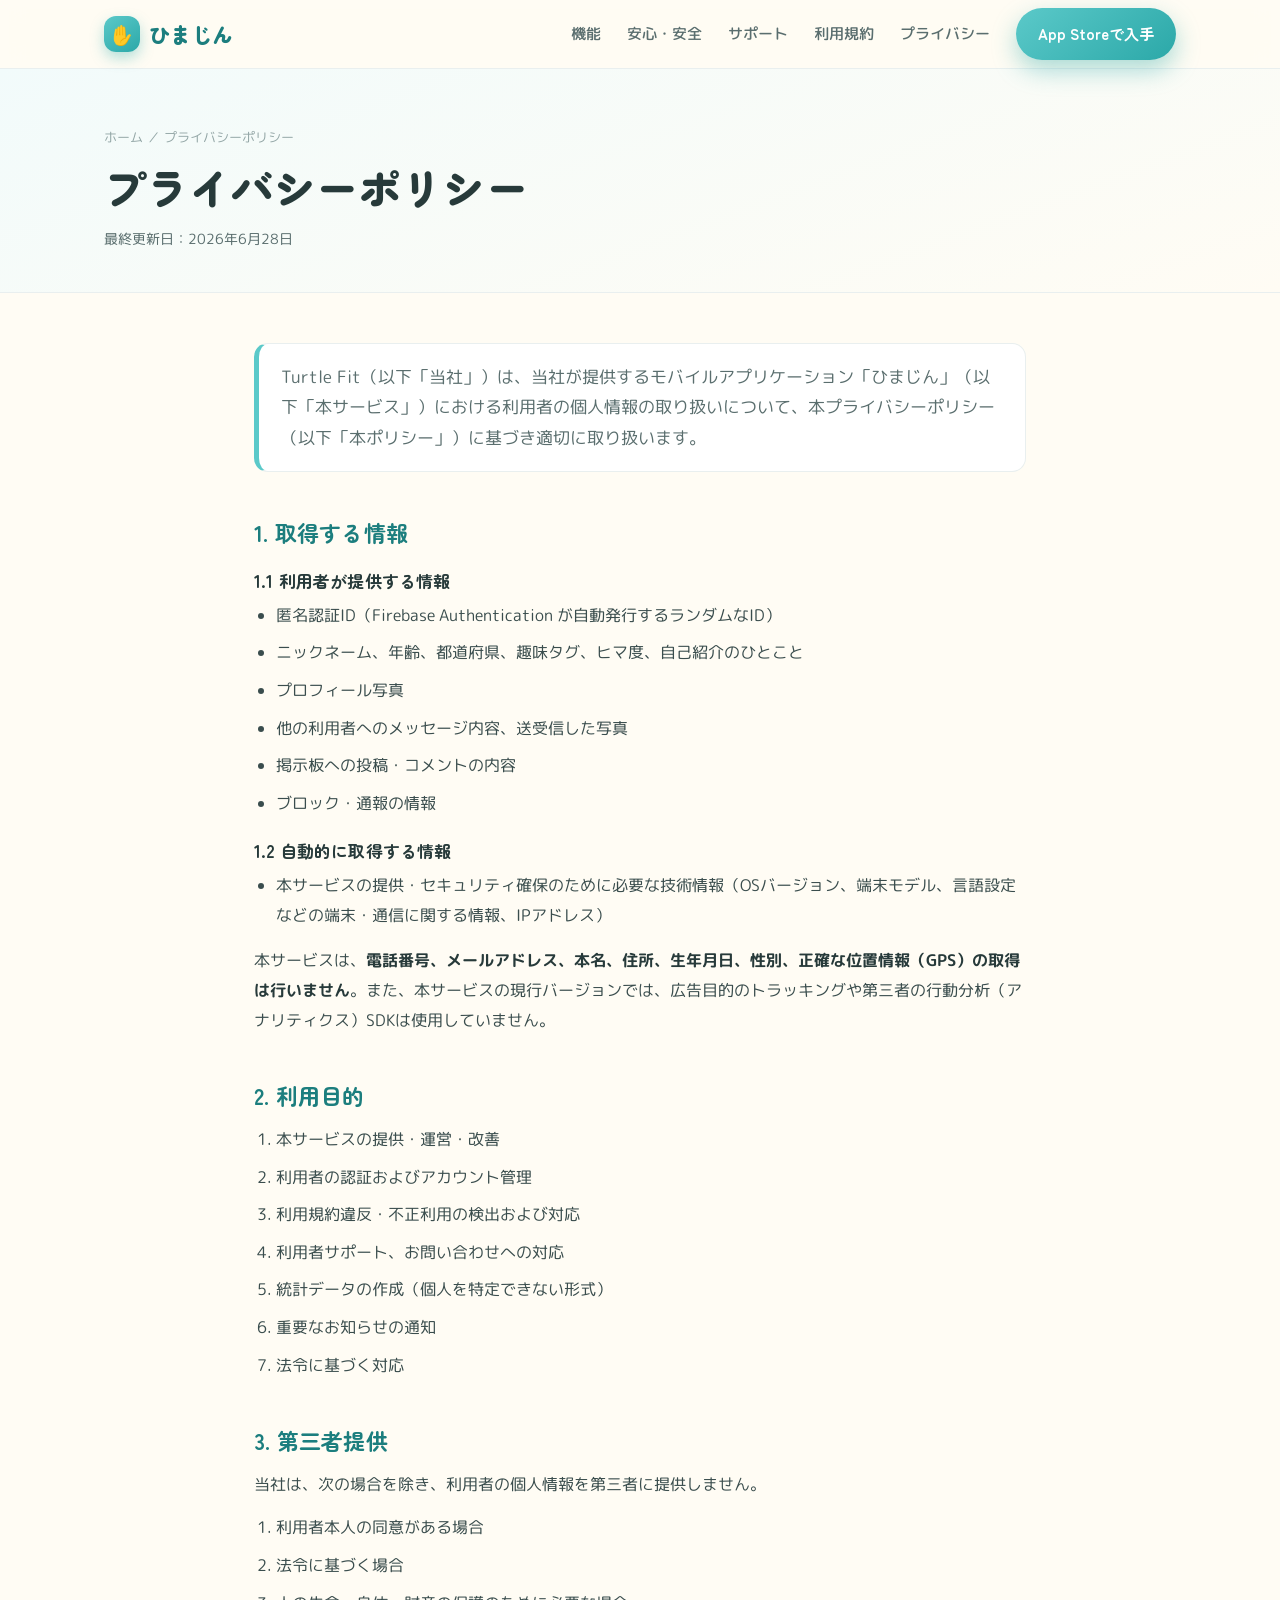
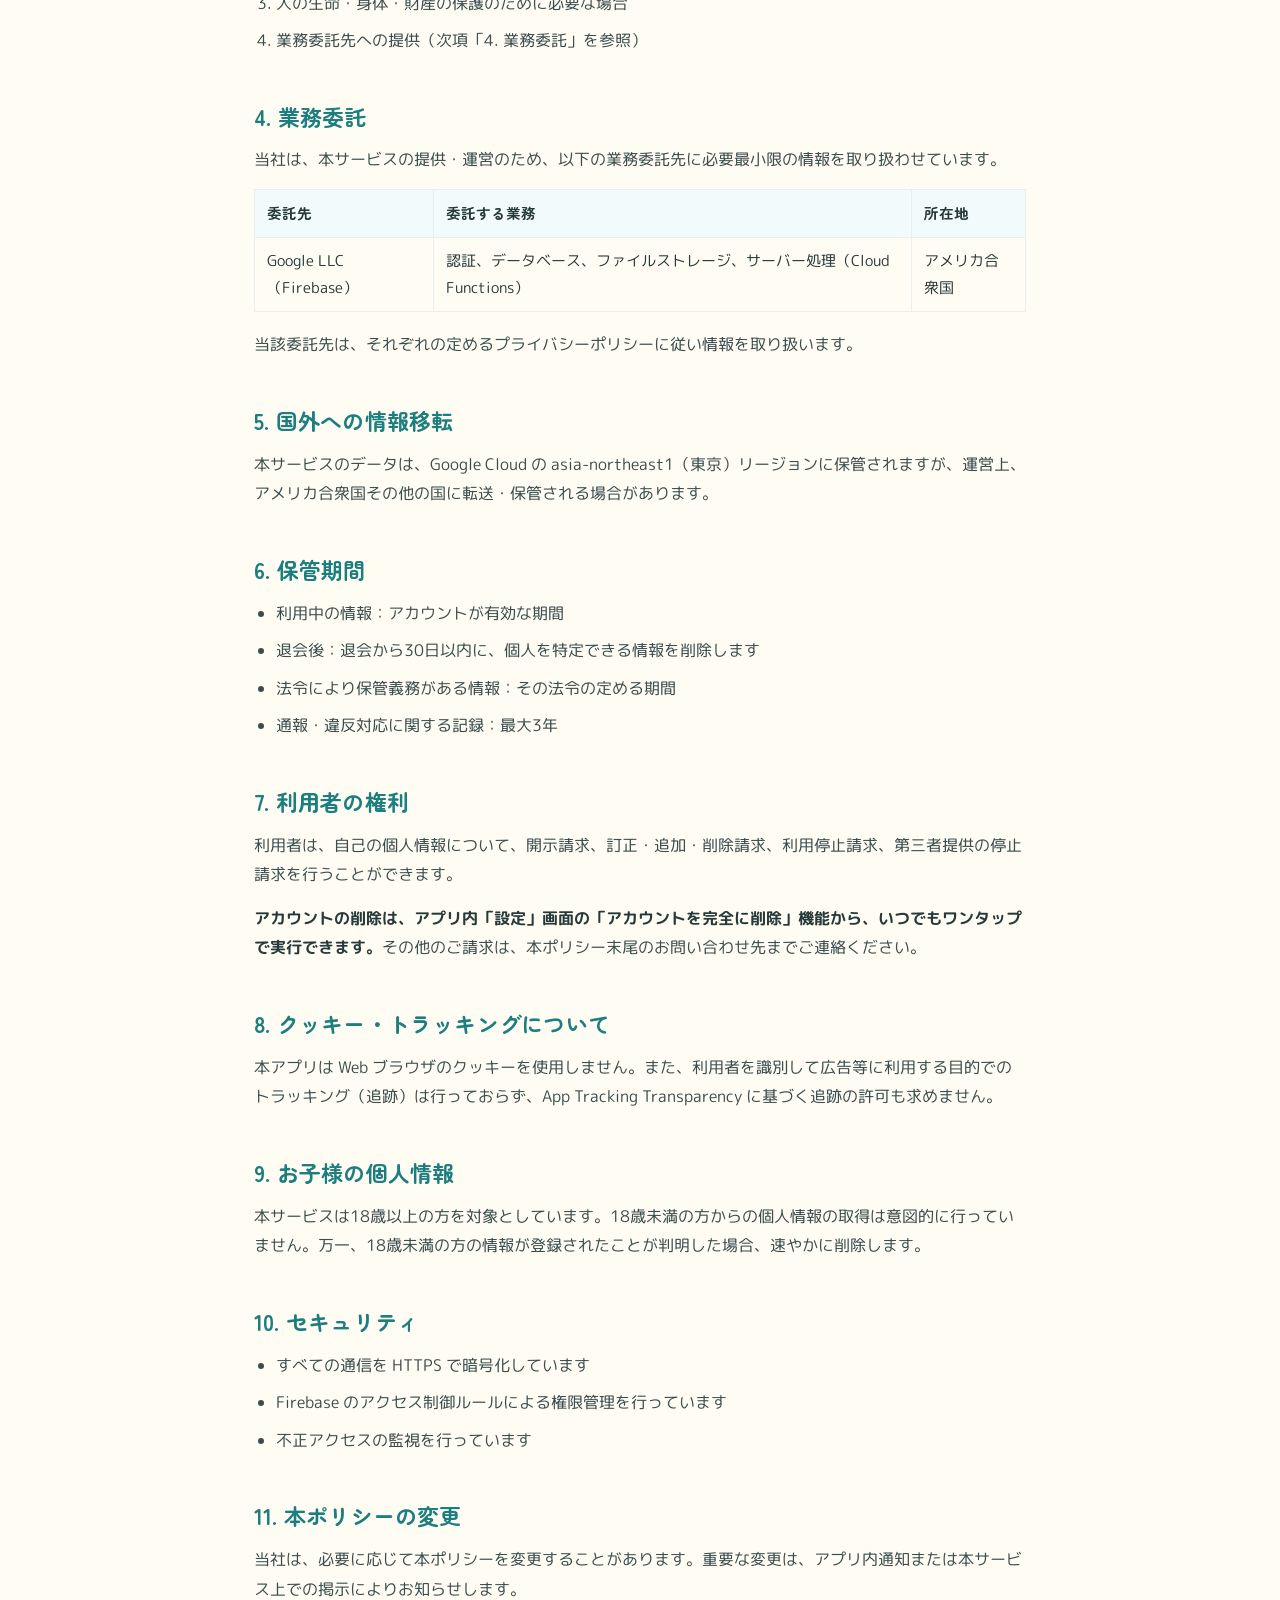
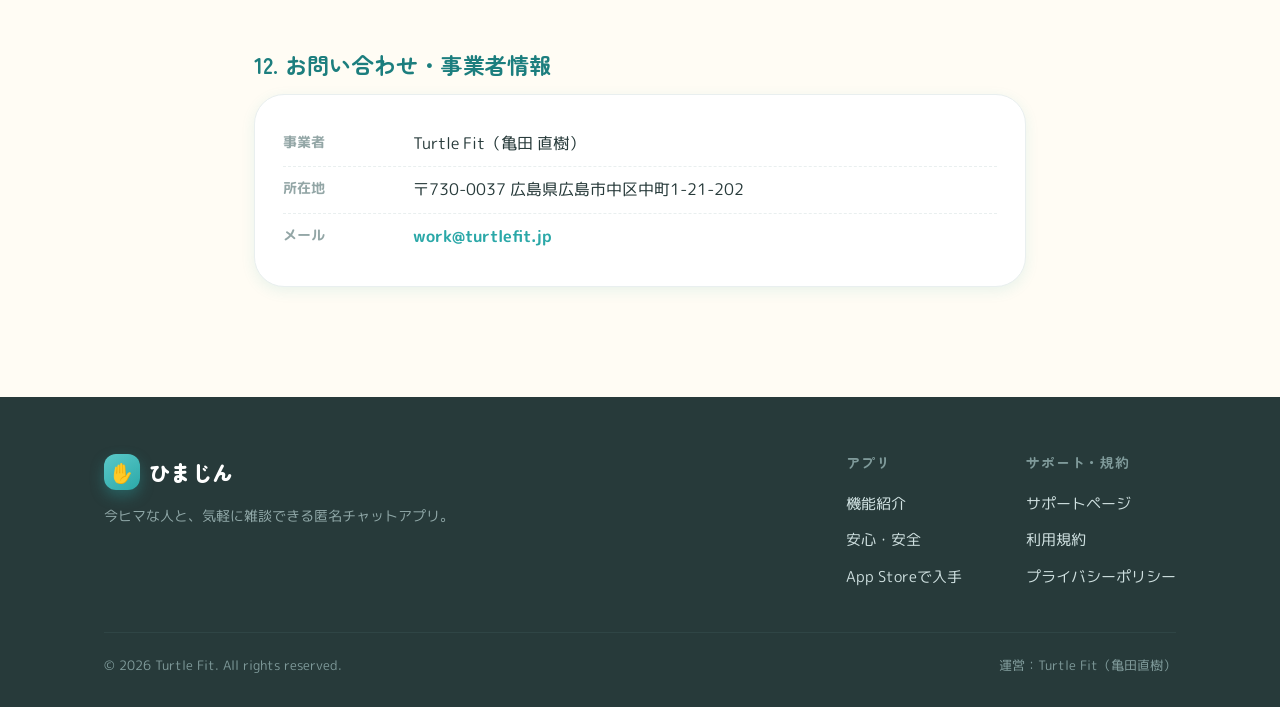
==== privacy.html @ 825bcd18 "ひまじん 公式サイト（LP・サポート・利用規約・プライバシーポリシー） Co-Authored-By: Claude Opus 4.8 (1M context) <noreply@anthropic." ====
<!DOCTYPE html>
<html lang="ja">
<head>
<meta charset="UTF-8">
<meta name="viewport" content="width=device-width, initial-scale=1">
<title>プライバシーポリシー｜ひまじん</title>
<meta name="description" content="チャットアプリ「ひまじん」のプライバシーポリシーです。">
<link rel="icon" href="data:image/svg+xml,<svg xmlns='http://www.w3.org/2000/svg' viewBox='0 0 100 100'><text y='.9em' font-size='90'>✋</text></svg>">
<link rel="stylesheet" href="styles.css">
</head>
<body>

<header class="site-header">
  <div class="wrap nav">
    <a href="index.html" class="brand"><span class="mark">✋</span> ひまじん</a>
    <nav class="nav-links">
      <a href="index.html#features">機能</a>
      <a href="index.html#safety">安心・安全</a>
      <a href="support.html">サポート</a>
      <a href="terms.html">利用規約</a>
      <a href="privacy.html">プライバシー</a>
    </nav>
    <a href="https://apps.apple.com/jp/app/id6785186174" class="btn btn-primary">App Storeで入手</a>
  </div>
</header>

<section class="doc-hero">
  <div class="wrap">
    <div class="crumb"><a href="index.html">ホーム</a> ／ プライバシーポリシー</div>
    <h1>プライバシーポリシー</h1>
    <p class="upd">最終更新日：2026年6月28日</p>
  </div>
</section>

<section class="doc-body">
  <div class="wrap doc">
    <p class="lead">Turtle Fit（以下「当社」）は、当社が提供するモバイルアプリケーション「ひまじん」（以下「本サービス」）における利用者の個人情報の取り扱いについて、本プライバシーポリシー（以下「本ポリシー」）に基づき適切に取り扱います。</p>

    <h2>1. 取得する情報</h2>
    <h3>1.1 利用者が提供する情報</h3>
    <ul>
      <li>匿名認証ID（Firebase Authentication が自動発行するランダムなID）</li>
      <li>ニックネーム、年齢、都道府県、趣味タグ、ヒマ度、自己紹介のひとこと</li>
      <li>プロフィール写真</li>
      <li>他の利用者へのメッセージ内容、送受信した写真</li>
      <li>掲示板への投稿・コメントの内容</li>
      <li>ブロック・通報の情報</li>
    </ul>
    <h3>1.2 自動的に取得する情報</h3>
    <ul>
      <li>本サービスの提供・セキュリティ確保のために必要な技術情報（OSバージョン、端末モデル、言語設定などの端末・通信に関する情報、IPアドレス）</li>
    </ul>
    <p>本サービスは、<strong>電話番号、メールアドレス、本名、住所、生年月日、性別、正確な位置情報（GPS）の取得は行いません</strong>。また、本サービスの現行バージョンでは、広告目的のトラッキングや第三者の行動分析（アナリティクス）SDKは使用していません。</p>

    <h2>2. 利用目的</h2>
    <ol>
      <li>本サービスの提供・運営・改善</li>
      <li>利用者の認証およびアカウント管理</li>
      <li>利用規約違反・不正利用の検出および対応</li>
      <li>利用者サポート、お問い合わせへの対応</li>
      <li>統計データの作成（個人を特定できない形式）</li>
      <li>重要なお知らせの通知</li>
      <li>法令に基づく対応</li>
    </ol>

    <h2>3. 第三者提供</h2>
    <p>当社は、次の場合を除き、利用者の個人情報を第三者に提供しません。</p>
    <ol>
      <li>利用者本人の同意がある場合</li>
      <li>法令に基づく場合</li>
      <li>人の生命・身体・財産の保護のために必要な場合</li>
      <li>業務委託先への提供（次項「4. 業務委託」を参照）</li>
    </ol>

    <h2>4. 業務委託</h2>
    <p>当社は、本サービスの提供・運営のため、以下の業務委託先に必要最小限の情報を取り扱わせています。</p>
    <table>
      <thead><tr><th>委託先</th><th>委託する業務</th><th>所在地</th></tr></thead>
      <tbody>
        <tr><td>Google LLC（Firebase）</td><td>認証、データベース、ファイルストレージ、サーバー処理（Cloud Functions）</td><td>アメリカ合衆国</td></tr>
      </tbody>
    </table>
    <p>当該委託先は、それぞれの定めるプライバシーポリシーに従い情報を取り扱います。</p>

    <h2>5. 国外への情報移転</h2>
    <p>本サービスのデータは、Google Cloud の asia-northeast1（東京）リージョンに保管されますが、運営上、アメリカ合衆国その他の国に転送・保管される場合があります。</p>

    <h2>6. 保管期間</h2>
    <ul>
      <li>利用中の情報：アカウントが有効な期間</li>
      <li>退会後：退会から30日以内に、個人を特定できる情報を削除します</li>
      <li>法令により保管義務がある情報：その法令の定める期間</li>
      <li>通報・違反対応に関する記録：最大3年</li>
    </ul>

    <h2>7. 利用者の権利</h2>
    <p>利用者は、自己の個人情報について、開示請求、訂正・追加・削除請求、利用停止請求、第三者提供の停止請求を行うことができます。</p>
    <p><strong>アカウントの削除は、アプリ内「設定」画面の「アカウントを完全に削除」機能から、いつでもワンタップで実行できます。</strong>その他のご請求は、本ポリシー末尾のお問い合わせ先までご連絡ください。</p>

    <h2>8. クッキー・トラッキングについて</h2>
    <p>本アプリは Web ブラウザのクッキーを使用しません。また、利用者を識別して広告等に利用する目的でのトラッキング（追跡）は行っておらず、App Tracking Transparency に基づく追跡の許可も求めません。</p>

    <h2>9. お子様の個人情報</h2>
    <p>本サービスは18歳以上の方を対象としています。18歳未満の方からの個人情報の取得は意図的に行っていません。万一、18歳未満の方の情報が登録されたことが判明した場合、速やかに削除します。</p>

    <h2>10. セキュリティ</h2>
    <ul>
      <li>すべての通信を HTTPS で暗号化しています</li>
      <li>Firebase のアクセス制御ルールによる権限管理を行っています</li>
      <li>不正アクセスの監視を行っています</li>
    </ul>

    <h2>11. 本ポリシーの変更</h2>
    <p>当社は、必要に応じて本ポリシーを変更することがあります。重要な変更は、アプリ内通知または本サービス上での掲示によりお知らせします。</p>

    <h2>12. お問い合わせ・事業者情報</h2>
    <div class="contact-card">
      <div class="row"><span class="k">事業者</span><span>Turtle Fit（亀田 直樹）</span></div>
      <div class="row"><span class="k">所在地</span><span>〒730-0037 広島県広島市中区中町1-21-202</span></div>
      <div class="row"><span class="k">メール</span><span><a href="mailto:work@turtlefit.jp" class="tealtext"><b>work@turtlefit.jp</b></a></span></div>
    </div>

  </div>
</section>

<footer class="site-footer">
  <div class="wrap">
    <div class="foot-grid">
      <div class="foot-brand">
        <a href="index.html" class="brand"><span class="mark">✋</span> ひまじん</a>
        <p>今ヒマな人と、気軽に雑談できる匿名チャットアプリ。</p>
      </div>
      <div class="foot-links">
        <div class="foot-col">
          <h4>アプリ</h4>
          <a href="index.html#features">機能紹介</a>
          <a href="index.html#safety">安心・安全</a>
          <a href="https://apps.apple.com/jp/app/id6785186174">App Storeで入手</a>
        </div>
        <div class="foot-col">
          <h4>サポート・規約</h4>
          <a href="support.html">サポートページ</a>
          <a href="terms.html">利用規約</a>
          <a href="privacy.html">プライバシーポリシー</a>
        </div>
      </div>
    </div>
    <div class="foot-bottom">
      <span>© 2026 Turtle Fit. All rights reserved.</span>
      <span>運営：Turtle Fit（亀田直樹）</span>
    </div>
  </div>
</footer>

</body>
</html>
---- styles.css ----
/* ひまじん — 公式サイト共通スタイル
   ブランド: やわらかい丸ゴシック × ティール × チャットバブル */

@import url('https://fonts.googleapis.com/css2?family=Zen+Maru+Gothic:wght@500;700;900&family=M+PLUS+Rounded+1c:wght@400;500;700&display=swap');

:root {
  --teal: #2BA8A8;
  --teal-bright: #5BC9C9;
  --teal-deep: #1C7E7E;
  --teal-soft: #E6F6F6;
  --teal-mist: #F2FBFB;
  --cream: #FFFCF4;
  --ink: #273A3A;
  --ink-soft: #5A6E6E;
  --ink-faint: #93A6A6;
  --yellow: #F6C445;
  --pink: #FF7BA8;
  --purple: #B98BFF;
  --orange: #FF9A52;
  --white: #ffffff;
  --line: #E9EFEF;
  --r: 18px;
  --r-lg: 30px;
  --shadow-sm: 0 4px 14px rgba(43,168,168,.10);
  --shadow: 0 14px 40px rgba(43,168,168,.16);
  --shadow-lg: 0 30px 70px rgba(28,126,126,.22);
  --maxw: 1120px;
}

* { box-sizing: border-box; margin: 0; padding: 0; }
html { scroll-behavior: smooth; -webkit-text-size-adjust: 100%; }
body {
  font-family: 'M PLUS Rounded 1c', system-ui, sans-serif;
  color: var(--ink);
  background: var(--cream);
  line-height: 1.85;
  font-size: 16px;
  overflow-x: hidden;
  -webkit-font-smoothing: antialiased;
}
a { color: inherit; text-decoration: none; }
h1, h2, h3, h4 { font-family: 'Zen Maru Gothic', sans-serif; line-height: 1.35; letter-spacing: .01em; }
img { max-width: 100%; display: block; }
.wrap { width: 100%; max-width: var(--maxw); margin: 0 auto; padding: 0 24px; }
.tealtext { color: var(--teal); }

/* ---------- Header ---------- */
.site-header {
  position: sticky; top: 0; z-index: 50;
  backdrop-filter: saturate(180%) blur(12px);
  background: rgba(255,252,244,.82);
  border-bottom: 1px solid var(--line);
}
.nav { display: flex; align-items: center; gap: 18px; height: 68px; }
.brand { display: flex; align-items: center; gap: 9px; font-family: 'Zen Maru Gothic'; font-weight: 900; font-size: 21px; color: var(--teal-deep); }
.brand .mark {
  width: 36px; height: 36px; border-radius: 12px;
  background: linear-gradient(145deg, var(--teal-bright), var(--teal));
  display: grid; place-items: center; font-size: 19px;
  box-shadow: 0 6px 14px rgba(43,168,168,.35);
}
.nav-links { display: flex; gap: 26px; margin-left: auto; }
.nav-links a { font-weight: 500; color: var(--ink-soft); font-size: 15px; transition: color .2s; }
.nav-links a:hover { color: var(--teal); }
.btn {
  display: inline-flex; align-items: center; gap: 8px;
  font-family: 'Zen Maru Gothic'; font-weight: 700; font-size: 15px;
  padding: 12px 22px; border-radius: 999px; cursor: pointer; border: none;
  transition: transform .15s ease, box-shadow .2s ease;
}
.btn-primary { background: linear-gradient(140deg, var(--teal-bright), var(--teal)); color: #fff; box-shadow: 0 10px 24px rgba(43,168,168,.4); }
.btn-primary:hover { transform: translateY(-2px); box-shadow: 0 16px 30px rgba(43,168,168,.5); }
.btn-ghost { background: #fff; color: var(--teal-deep); border: 2px solid var(--teal-soft); }
.btn-ghost:hover { border-color: var(--teal-bright); transform: translateY(-2px); }
.nav .btn { margin-left: 8px; }

/* ---------- Hero ---------- */
.hero { position: relative; padding: 70px 0 90px; overflow: hidden; }
.hero-grid { display: grid; grid-template-columns: 1.05fr .95fr; gap: 40px; align-items: center; }
.eyebrow {
  display: inline-flex; align-items: center; gap: 7px;
  background: #fff; border: 1px solid var(--teal-soft);
  color: var(--teal-deep); font-weight: 700; font-size: 13px;
  padding: 7px 15px; border-radius: 999px; box-shadow: var(--shadow-sm);
}
.hero h1 { font-size: clamp(34px, 5.4vw, 60px); font-weight: 900; color: var(--ink); margin: 20px 0 18px; letter-spacing: .02em; }
.hero h1 .hl { color: var(--teal); position: relative; }
.hero h1 .hl::after { content:""; position:absolute; left:-2%; right:-2%; bottom:6px; height:14px; background: var(--yellow); opacity:.4; border-radius: 8px; z-index:-1; }
.hero p.lead { font-size: 18px; color: var(--ink-soft); max-width: 30em; margin-bottom: 28px; }
.hero-cta { display: flex; gap: 14px; flex-wrap: wrap; align-items: center; }
.store-badge {
  display: inline-flex; align-items: center; gap: 11px;
  background: var(--ink); color: #fff; padding: 11px 22px; border-radius: 14px;
  box-shadow: var(--shadow); transition: transform .15s;
}
.store-badge:hover { transform: translateY(-2px); }
.store-badge .ico { font-size: 26px; }
.store-badge small { display: block; font-size: 10px; opacity: .8; line-height: 1.2; }
.store-badge b { font-family: 'Zen Maru Gothic'; font-size: 18px; font-weight: 700; }
.hero-note { font-size: 13px; color: var(--ink-faint); margin-top: 14px; }

/* floating phone + bubbles */
.hero-art { position: relative; height: 480px; }
.phone {
  position: absolute; left: 50%; top: 50%; transform: translate(-50%,-50%) rotate(-4deg);
  width: 268px; height: 552px; border-radius: 42px; background: #fff;
  box-shadow: var(--shadow-lg); border: 9px solid #1e2e2e; overflow: hidden;
}
.phone-screen { position:absolute; inset:0; background: linear-gradient(180deg, var(--teal-mist), #fff); padding: 26px 18px; }
.phone .hand { font-size: 52px; text-align:center; margin-top: 26px; }
.phone .ptitle { font-family:'Zen Maru Gothic'; font-weight:900; font-size:30px; color: var(--teal-deep); text-align:center; margin-top: 6px; }
.phone .psub { text-align:center; color: var(--ink-faint); font-size:13px; margin-top:2px; }
.pbubbles { margin-top: 26px; display:flex; flex-direction:column; gap: 12px; }
.pb { max-width: 78%; padding: 11px 15px; border-radius: 18px; font-size: 13.5px; box-shadow: var(--shadow-sm); animation: pop .5s both; }
.pb.l { align-self:flex-start; background:#fff; border-bottom-left-radius:5px; }
.pb.r { align-self:flex-end; background: var(--teal-bright); color:#fff; border-bottom-right-radius:5px; }
.float-chip {
  position:absolute; background:#fff; border-radius: 16px; padding: 10px 14px;
  font-weight:700; font-size:14px; box-shadow: var(--shadow); display:flex; gap:8px; align-items:center;
  animation: bob 4s ease-in-out infinite;
}
.float-chip .e { font-size: 19px; }
.fc1 { top: 26px; right: 6px; color: var(--pink); animation-delay:.1s; }
.fc2 { bottom: 70px; left: -8px; color: var(--orange); animation-delay:.8s; }
.fc3 { bottom: 8px; right: 30px; color: var(--purple); animation-delay:1.4s; }

/* blobs */
.blob { position:absolute; border-radius:50%; filter: blur(46px); opacity:.5; z-index:-1; }
.blob.b1 { width: 360px; height:360px; background: var(--teal-soft); top:-80px; right:-60px; }
.blob.b2 { width: 300px; height:300px; background: #FFF0D6; bottom:-60px; left:-80px; }

/* ---------- Sections ---------- */
section { position: relative; }
.section-pad { padding: 78px 0; }
.section-head { text-align:center; max-width: 640px; margin: 0 auto 48px; }
.section-head .kicker { color: var(--teal); font-weight:700; font-size:14px; letter-spacing:.12em; }
.section-head h2 { font-size: clamp(26px, 3.6vw, 38px); font-weight:900; margin: 10px 0 12px; }
.section-head p { color: var(--ink-soft); font-size: 16px; }

/* safety banner */
.safety-band { background: linear-gradient(135deg, #FFF6E4, #FFEFF5); padding: 22px 0; border-top:1px solid #FBE6CF; border-bottom:1px solid #FBE6CF; }
.safety-band .wrap { display:flex; gap: 14px; align-items:center; justify-content:center; flex-wrap:wrap; text-align:center; }
.safety-band .tag { background:#fff; color: var(--orange); font-weight:700; border-radius:999px; padding:6px 14px; font-size:13px; box-shadow: var(--shadow-sm); }
.safety-band b { color: var(--ink); }

/* features grid */
.feat-grid { display:grid; grid-template-columns: repeat(3,1fr); gap: 20px; }
.feat-card {
  background:#fff; border:1px solid var(--line); border-radius: var(--r-lg); padding: 26px 24px;
  transition: transform .2s ease, box-shadow .2s ease; box-shadow: var(--shadow-sm);
}
.feat-card:hover { transform: translateY(-6px); box-shadow: var(--shadow); }
.feat-ico { width: 56px; height:56px; border-radius: 17px; display:grid; place-items:center; font-size: 28px; margin-bottom: 16px; }
.feat-card h3 { font-size: 19px; font-weight:700; margin-bottom: 7px; }
.feat-card p { color: var(--ink-soft); font-size: 14.5px; }
.i-teal{background:var(--teal-soft)} .i-yellow{background:#FDF1CE} .i-pink{background:#FFE6EF}
.i-purple{background:#F0E7FF} .i-orange{background:#FFEBD9} .i-blue{background:#E4F0FF}

/* safety detail */
.safe-wrap { background: var(--teal-mist); border-radius: var(--r-lg); padding: 44px; border:1px solid var(--teal-soft); }
.safe-list { display:grid; grid-template-columns: repeat(2,1fr); gap: 16px 30px; }
.safe-item { display:flex; gap:12px; align-items:flex-start; }
.safe-item .ck { flex:0 0 auto; width:26px; height:26px; border-radius:50%; background: var(--teal); color:#fff; display:grid; place-items:center; font-size:14px; font-weight:700; box-shadow: 0 4px 10px rgba(43,168,168,.4); }
.safe-item b { display:block; font-family:'Zen Maru Gothic'; }
.safe-item span { color: var(--ink-soft); font-size: 14px; }

/* steps */
.steps { display:grid; grid-template-columns: repeat(3,1fr); gap: 22px; }
.step { text-align:center; padding: 10px; }
.step .num { width:50px;height:50px;border-radius:50%; margin:0 auto 14px; display:grid;place-items:center; font-family:'Zen Maru Gothic'; font-weight:900; font-size:22px; color:#fff; background: linear-gradient(140deg,var(--teal-bright),var(--teal)); box-shadow: var(--shadow-sm); }
.step h3 { font-size:18px; margin-bottom:6px; }
.step p { color: var(--ink-soft); font-size:14px; }

/* CTA */
.cta { text-align:center; background: linear-gradient(150deg, var(--teal), var(--teal-deep)); color:#fff; border-radius: 38px; padding: 56px 30px; box-shadow: var(--shadow-lg); position:relative; overflow:hidden; }
.cta::before{content:"";position:absolute;inset:0;background-image: radial-gradient(circle at 20% 30%, rgba(255,255,255,.14) 0, transparent 40%), radial-gradient(circle at 80% 70%, rgba(255,255,255,.1) 0, transparent 40%);}
.cta h2 { font-size: clamp(26px,4vw,40px); font-weight:900; position:relative; }
.cta p { opacity:.92; margin: 12px 0 26px; position:relative; }
.cta .store-badge { background:#fff; color: var(--ink); position:relative; }

/* ---------- Footer ---------- */
.site-footer { background: var(--ink); color: #cfe0e0; padding: 56px 0 30px; margin-top: 80px; }
.foot-grid { display:flex; justify-content:space-between; gap: 40px; flex-wrap:wrap; }
.foot-brand .brand { color:#fff; }
.foot-brand p { color:#90a8a8; font-size:14px; margin-top:12px; max-width: 30em; }
.foot-links { display:flex; gap: 64px; flex-wrap:wrap; }
.foot-col h4 { font-family:'Zen Maru Gothic'; font-size:14px; color:#7f9a9a; margin-bottom:14px; letter-spacing:.06em; }
.foot-col a { display:block; color:#cfe0e0; font-size:14.5px; padding: 5px 0; transition: color .2s; }
.foot-col a:hover { color: var(--teal-bright); }
.foot-bottom { border-top:1px solid #2f4545; margin-top: 36px; padding-top: 20px; display:flex; justify-content:space-between; gap:14px; flex-wrap:wrap; color:#7f9a9a; font-size:13px; }

/* ---------- Document pages (terms/privacy/support) ---------- */
.doc-hero { background: linear-gradient(160deg, var(--teal-mist), var(--cream)); padding: 56px 0 40px; border-bottom:1px solid var(--line); }
.doc-hero .crumb { color: var(--ink-faint); font-size:13px; margin-bottom:10px; }
.doc-hero h1 { font-size: clamp(28px,4vw,42px); font-weight:900; color: var(--ink); }
.doc-hero .upd { color: var(--ink-soft); font-size:14px; margin-top:10px; }
.doc-body { padding: 50px 0 30px; }
.doc { max-width: 820px; margin: 0 auto; }
.doc h2 { font-size: 22px; font-weight:700; color: var(--teal-deep); margin: 38px 0 14px; padding-top: 8px; }
.doc h3 { font-size: 17px; font-weight:700; margin: 22px 0 8px; }
.doc p { margin: 0 0 14px; color: #3a4d4d; }
.doc ul, .doc ol { margin: 0 0 16px; padding-left: 1.4em; }
.doc li { margin-bottom: 8px; color:#3a4d4d; }
.doc strong { color: var(--ink); font-weight:700; }
.doc .lead { font-size: 16.5px; color: var(--ink-soft); background:#fff; border:1px solid var(--line); border-left: 5px solid var(--teal-bright); padding: 18px 22px; border-radius: 14px; }
.doc table { width:100%; border-collapse: collapse; margin: 8px 0 18px; font-size:14.5px; }
.doc th, .doc td { border:1px solid var(--line); padding: 10px 12px; text-align:left; }
.doc th { background: var(--teal-mist); font-family:'Zen Maru Gothic'; }
.note-box { background:#FFF8E8; border:1px solid #F3E2B8; border-radius:14px; padding:16px 20px; font-size:14px; color:#7a6320; }
.contact-card { background:#fff; border:1px solid var(--line); border-radius: var(--r-lg); padding: 26px 28px; box-shadow: var(--shadow-sm); margin-top: 10px; }
.contact-card .row { display:flex; gap:10px; padding:8px 0; border-bottom:1px dashed var(--line); }
.contact-card .row:last-child{border:none;}
.contact-card .k { width:120px; color: var(--ink-faint); font-weight:700; font-size:14px; flex:0 0 auto; }
.toc { background:#fff; border:1px solid var(--line); border-radius: 16px; padding: 18px 22px; margin-bottom: 30px; box-shadow: var(--shadow-sm); }
.toc h4 { font-family:'Zen Maru Gothic'; color: var(--teal-deep); margin-bottom:10px; }
.toc ol { columns: 2; column-gap: 30px; padding-left: 1.2em; }
.toc a { color: var(--ink-soft); font-size: 14px; }
.toc a:hover { color: var(--teal); }

/* FAQ */
.faq details { background:#fff; border:1px solid var(--line); border-radius: 16px; margin-bottom:12px; padding: 4px 22px; box-shadow: var(--shadow-sm); }
.faq summary { font-family:'Zen Maru Gothic'; font-weight:700; padding: 16px 0; cursor:pointer; list-style:none; display:flex; justify-content:space-between; align-items:center; }
.faq summary::-webkit-details-marker{display:none;}
.faq summary::after { content:"＋"; color: var(--teal); font-weight:700; }
.faq details[open] summary::after { content:"−"; }
.faq details[open] summary { border-bottom:1px solid var(--line); }
.faq .ans { padding: 14px 0 18px; color:#3a4d4d; font-size:15px; }

/* animations */
@keyframes pop { from { opacity:0; transform: translateY(8px) scale(.96);} to {opacity:1; transform:none;} }
@keyframes bob { 0%,100%{transform: translateY(0)} 50%{transform: translateY(-10px)} }
@keyframes rise { from { opacity:0; transform: translateY(22px);} to {opacity:1; transform:none;} }
.reveal { opacity:0; animation: rise .7s ease forwards; }
.d1{animation-delay:.05s}.d2{animation-delay:.15s}.d3{animation-delay:.25s}.d4{animation-delay:.35s}.d5{animation-delay:.45s}.d6{animation-delay:.55s}
.pb:nth-child(1){animation-delay:.5s}.pb:nth-child(2){animation-delay:.75s}.pb:nth-child(3){animation-delay:1s}

@media (max-width: 880px) {
  .hero-grid { grid-template-columns: 1fr; }
  .hero-art { height: 420px; order:-1; }
  .nav-links { display:none; }
  .feat-grid { grid-template-columns: 1fr 1fr; }
  .safe-list, .steps { grid-template-columns: 1fr; }
  .toc ol { columns: 1; }
}
@media (max-width: 560px) {
  .feat-grid { grid-template-columns: 1fr; }
  .section-pad { padding: 56px 0; }
  .safe-wrap, .cta { padding: 30px 20px; }
}
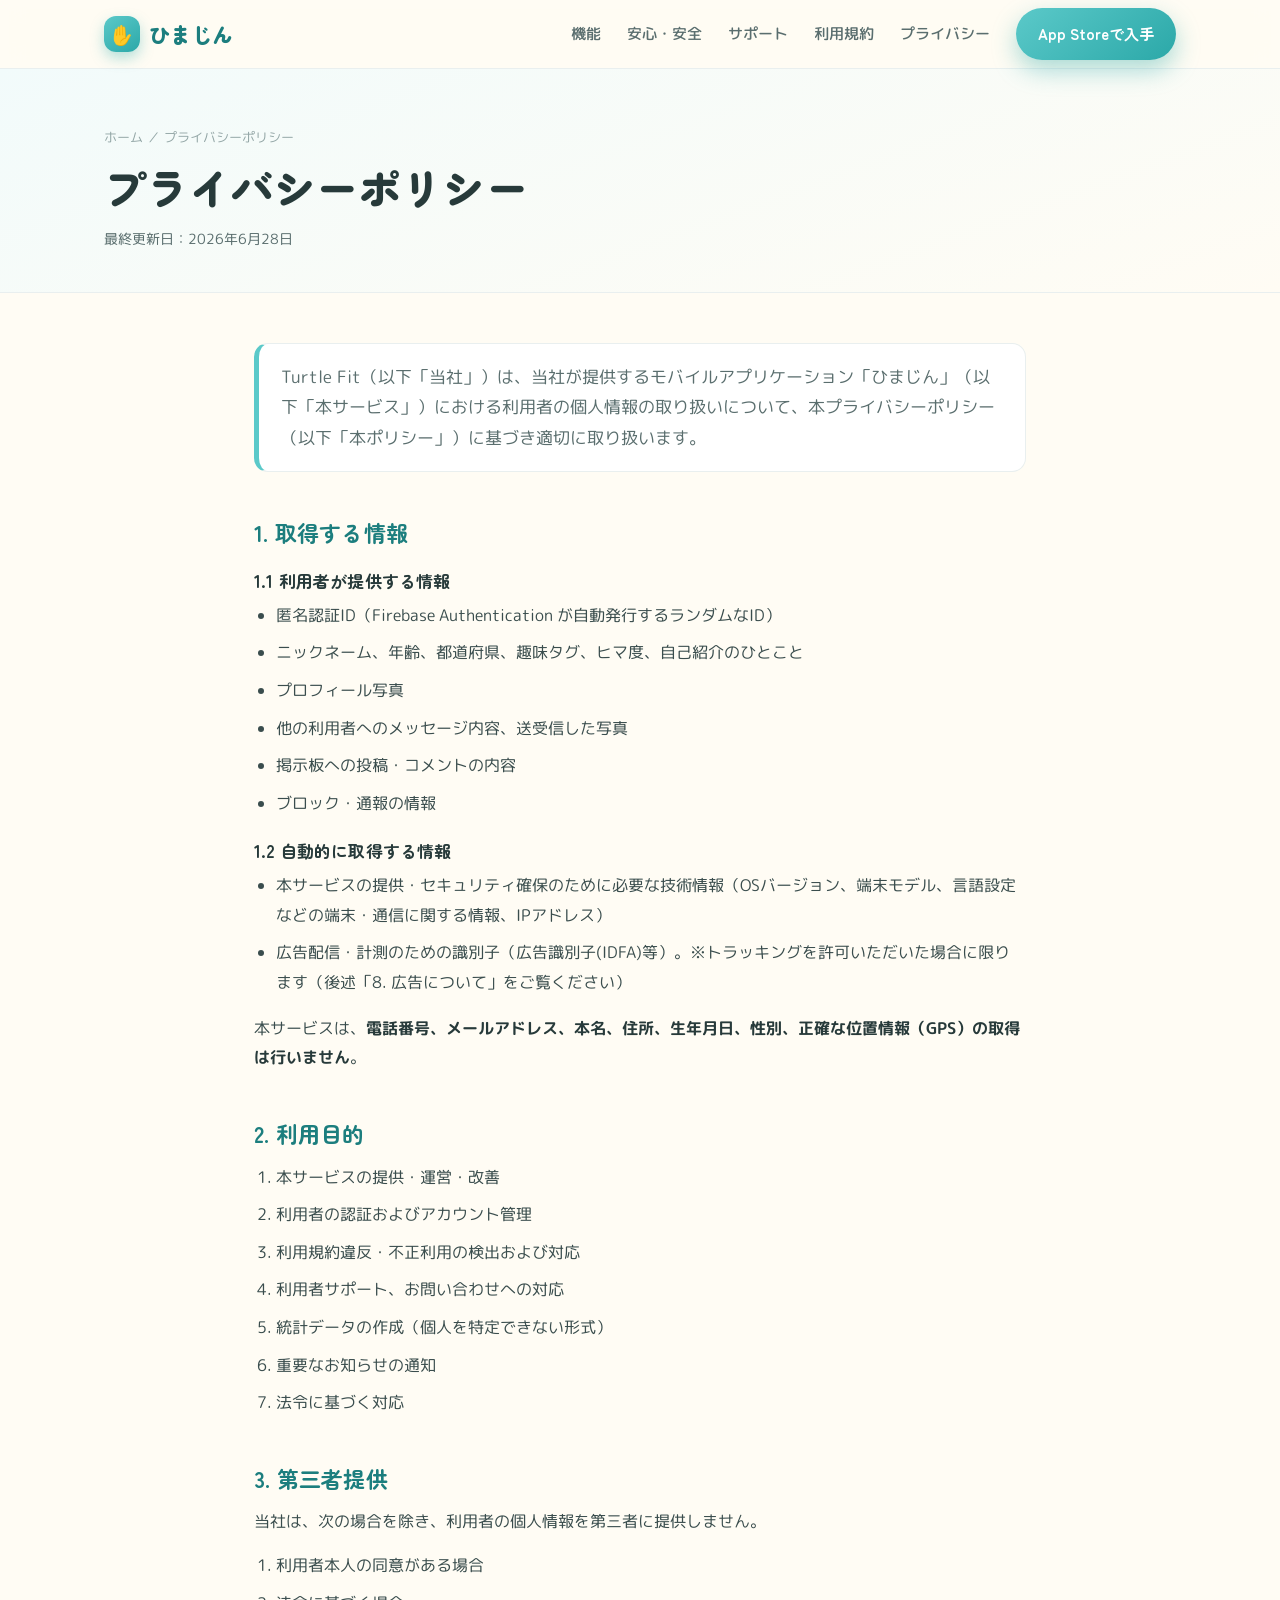
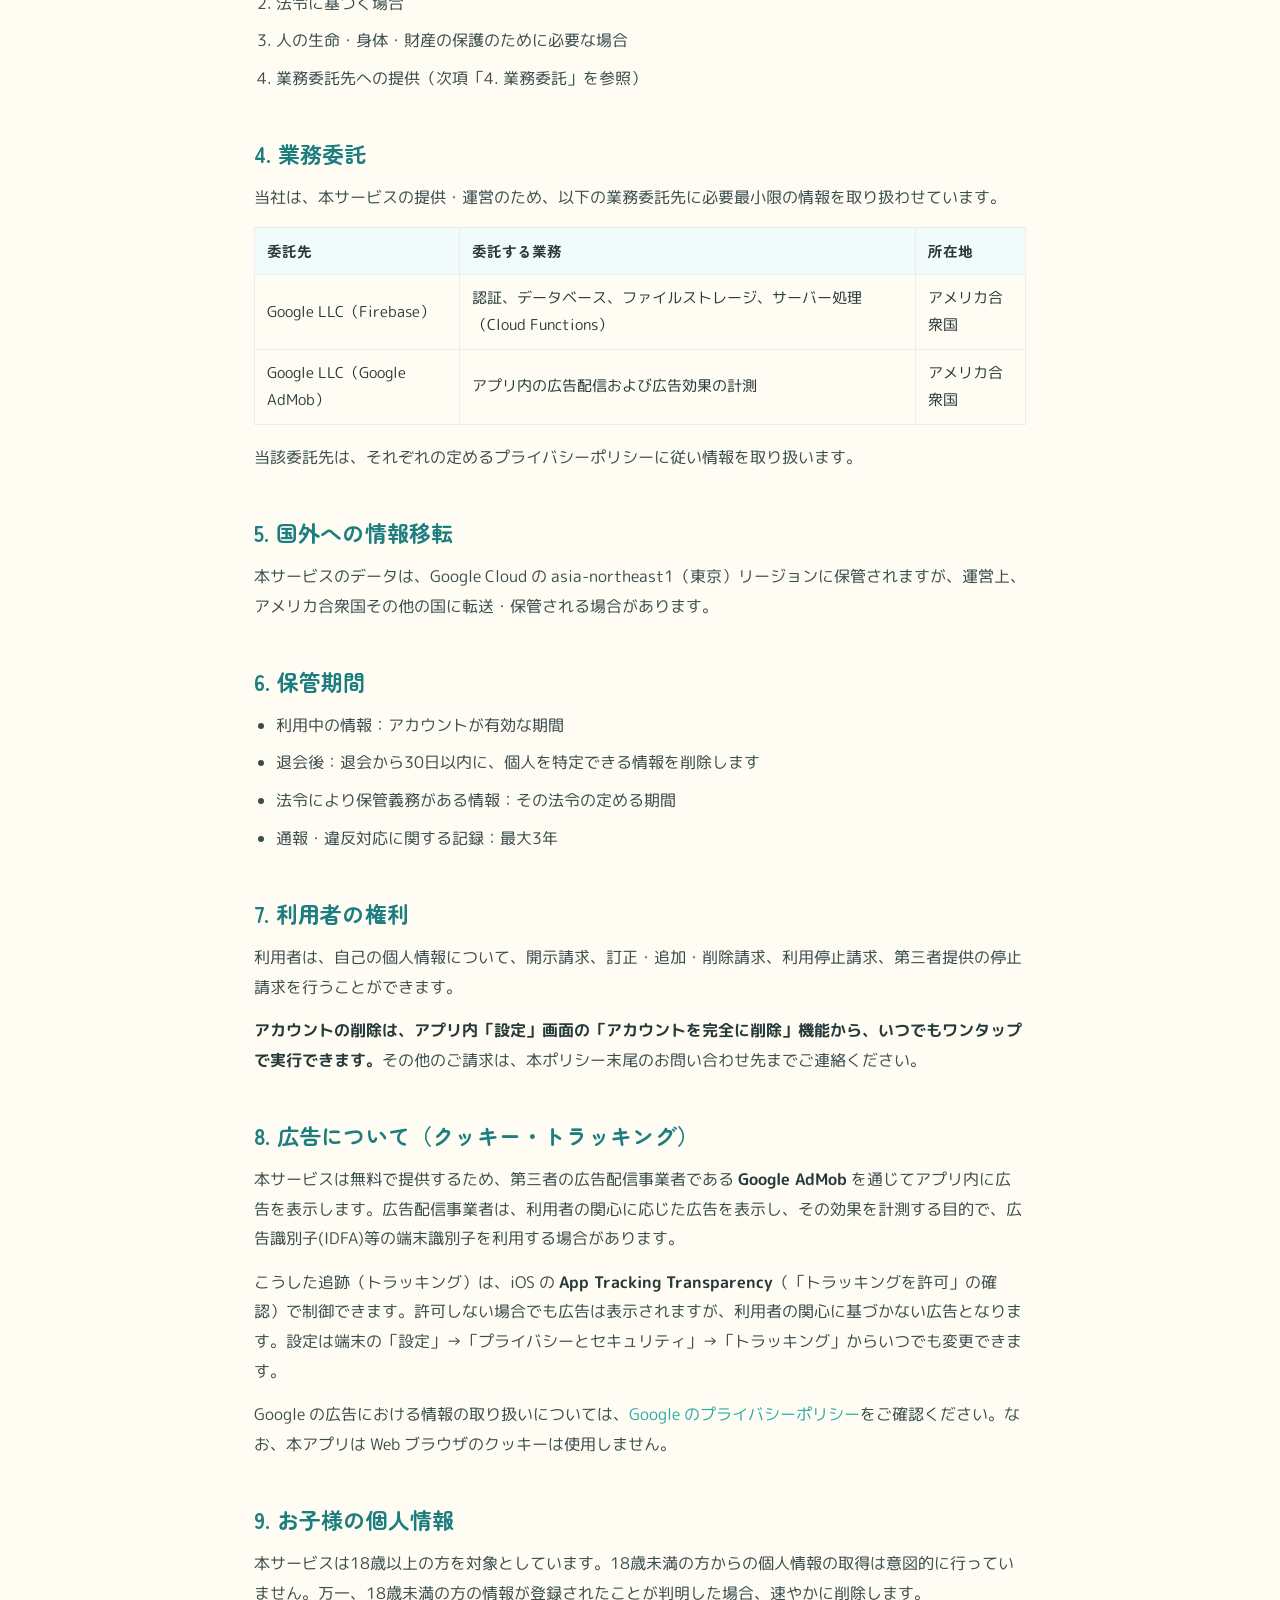
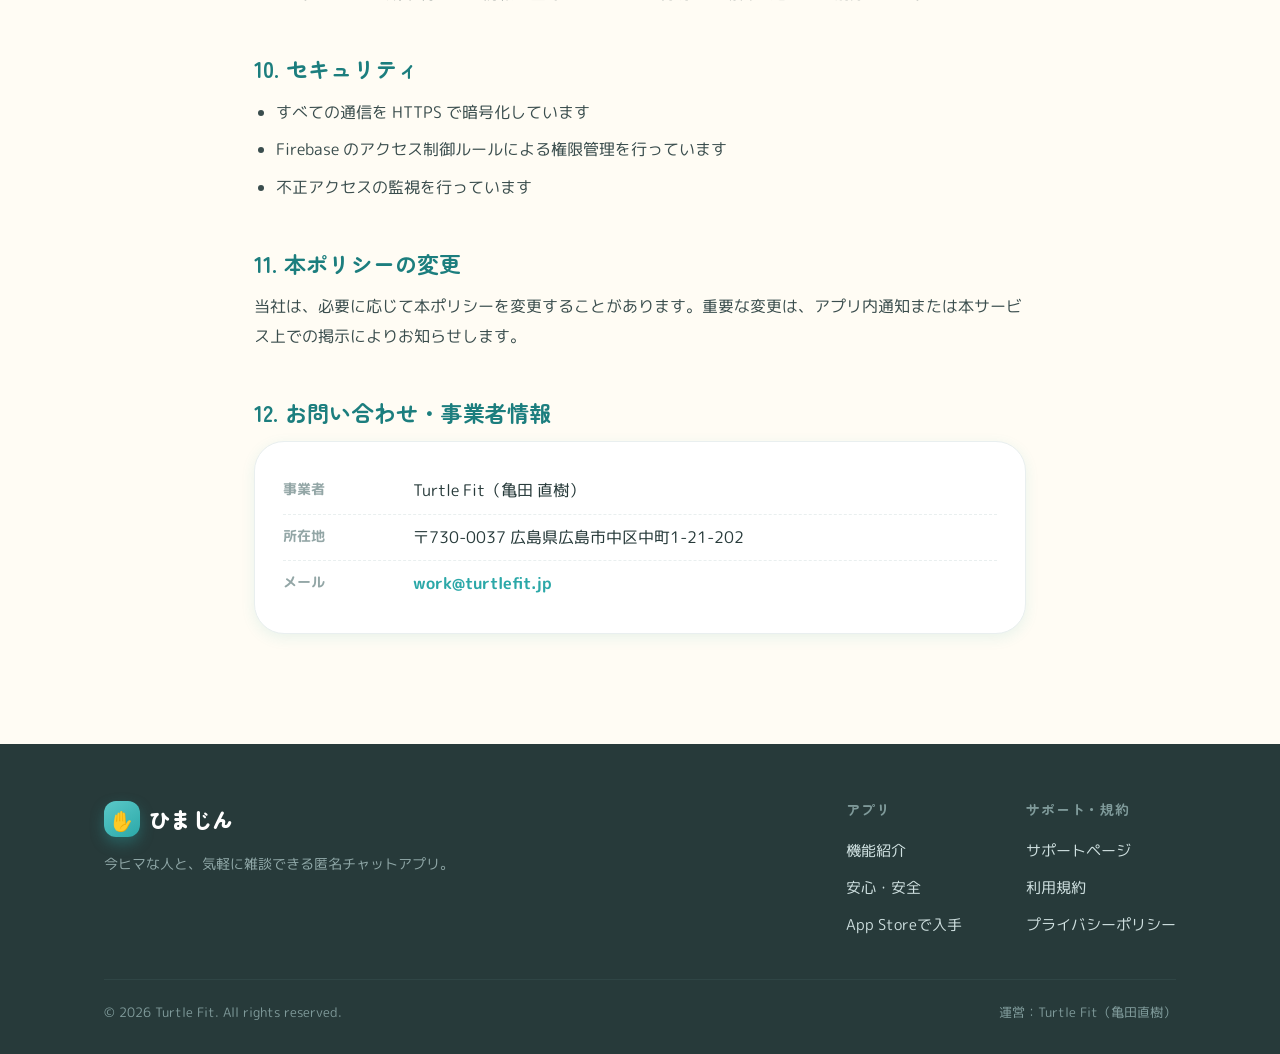
==== commit 0aa4889f: "プライバシーポリシーを広告(AdMob)・ATT対応に更新 Co-Authored-By: Claude Opus 4.8 (1M context) <noreply@anthropic.com>" ====
--- a/privacy.html
+++ b/privacy.html
@@ -49,8 +49,9 @@
     <h3>1.2 自動的に取得する情報</h3>
     <ul>
       <li>本サービスの提供・セキュリティ確保のために必要な技術情報（OSバージョン、端末モデル、言語設定などの端末・通信に関する情報、IPアドレス）</li>
+      <li>広告配信・計測のための識別子（広告識別子(IDFA)等）。※トラッキングを許可いただいた場合に限ります（後述「8. 広告について」をご覧ください）</li>
     </ul>
-    <p>本サービスは、<strong>電話番号、メールアドレス、本名、住所、生年月日、性別、正確な位置情報（GPS）の取得は行いません</strong>。また、本サービスの現行バージョンでは、広告目的のトラッキングや第三者の行動分析（アナリティクス）SDKは使用していません。</p>
+    <p>本サービスは、<strong>電話番号、メールアドレス、本名、住所、生年月日、性別、正確な位置情報（GPS）の取得は行いません</strong>。</p>
 
     <h2>2. 利用目的</h2>
     <ol>
@@ -78,6 +79,7 @@
       <thead><tr><th>委託先</th><th>委託する業務</th><th>所在地</th></tr></thead>
       <tbody>
         <tr><td>Google LLC（Firebase）</td><td>認証、データベース、ファイルストレージ、サーバー処理（Cloud Functions）</td><td>アメリカ合衆国</td></tr>
+        <tr><td>Google LLC（Google AdMob）</td><td>アプリ内の広告配信および広告効果の計測</td><td>アメリカ合衆国</td></tr>
       </tbody>
     </table>
     <p>当該委託先は、それぞれの定めるプライバシーポリシーに従い情報を取り扱います。</p>
@@ -97,8 +99,10 @@
     <p>利用者は、自己の個人情報について、開示請求、訂正・追加・削除請求、利用停止請求、第三者提供の停止請求を行うことができます。</p>
     <p><strong>アカウントの削除は、アプリ内「設定」画面の「アカウントを完全に削除」機能から、いつでもワンタップで実行できます。</strong>その他のご請求は、本ポリシー末尾のお問い合わせ先までご連絡ください。</p>
 
-    <h2>8. クッキー・トラッキングについて</h2>
-    <p>本アプリは Web ブラウザのクッキーを使用しません。また、利用者を識別して広告等に利用する目的でのトラッキング（追跡）は行っておらず、App Tracking Transparency に基づく追跡の許可も求めません。</p>
+    <h2>8. 広告について（クッキー・トラッキング）</h2>
+    <p>本サービスは無料で提供するため、第三者の広告配信事業者である <strong>Google AdMob</strong> を通じてアプリ内に広告を表示します。広告配信事業者は、利用者の関心に応じた広告を表示し、その効果を計測する目的で、広告識別子(IDFA)等の端末識別子を利用する場合があります。</p>
+    <p>こうした追跡（トラッキング）は、iOS の <strong>App Tracking Transparency</strong>（「トラッキングを許可」の確認）で制御できます。許可しない場合でも広告は表示されますが、利用者の関心に基づかない広告となります。設定は端末の「設定」→「プライバシーとセキュリティ」→「トラッキング」からいつでも変更できます。</p>
+    <p>Google の広告における情報の取り扱いについては、<a href="https://policies.google.com/privacy" class="tealtext">Google のプライバシーポリシー</a>をご確認ください。なお、本アプリは Web ブラウザのクッキーは使用しません。</p>
 
     <h2>9. お子様の個人情報</h2>
     <p>本サービスは18歳以上の方を対象としています。18歳未満の方からの個人情報の取得は意図的に行っていません。万一、18歳未満の方の情報が登録されたことが判明した場合、速やかに削除します。</p>
